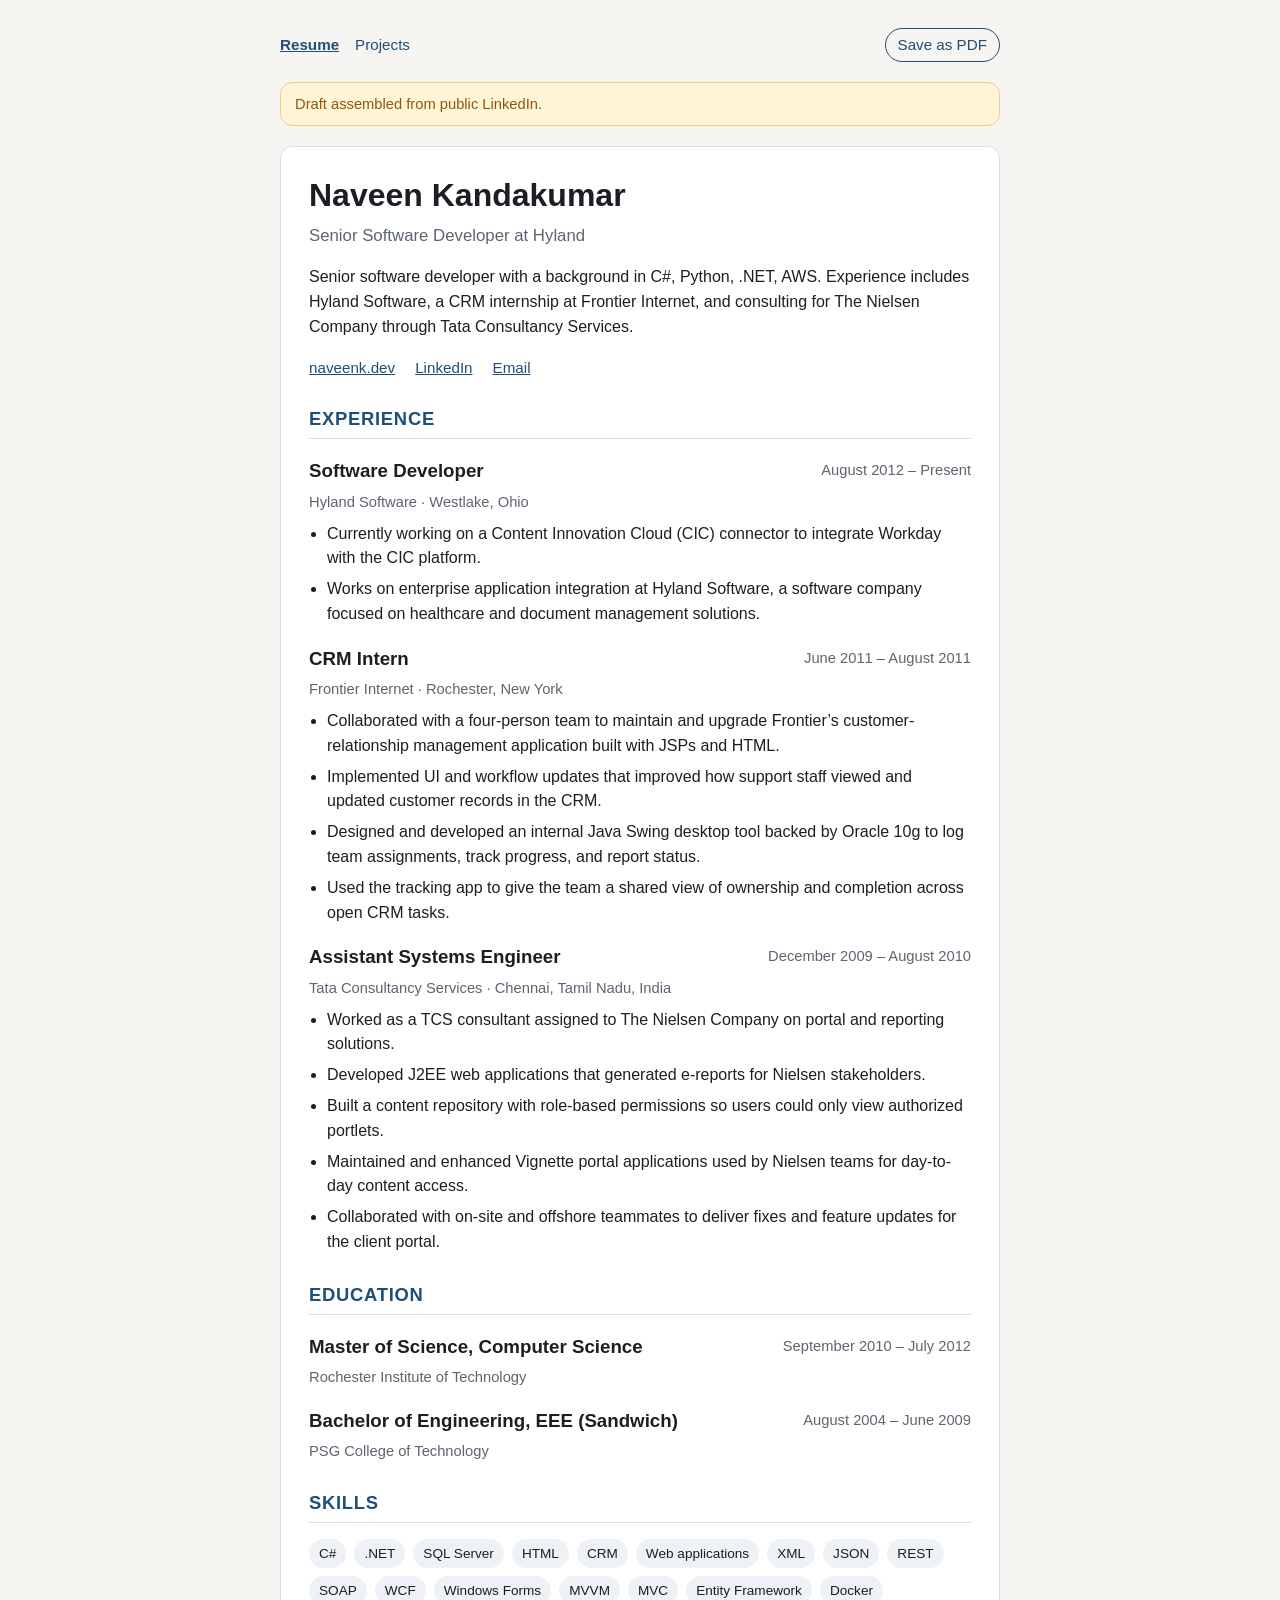
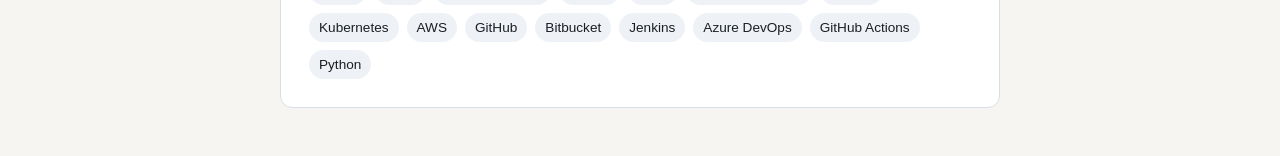
==== index.html @ db9ad7e1 "Publish site from naveen-resume@917a48c" ====
<!DOCTYPE html>
<html lang="en">
  <head>
    <meta charset="utf-8" />
    <meta name="viewport" content="width=device-width, initial-scale=1" />
    <title>Naveen Kandakumar — Resume</title>
    <meta name="description" content="Senior software developer with a background in C#, Python, .NET, AWS. Experience includes Hyland Software, a CRM internship at Frontier Internet, and consulting for The Nielsen Company through Tata Consultancy Services." />
    <link rel="canonical" href="https://naveenk.dev/" />
    <meta property="og:type" content="website" />
    <meta property="og:site_name" content="Naveen Kandakumar" />
    <meta property="og:title" content="Naveen Kandakumar — Resume" />
    <meta property="og:description" content="Senior software developer with a background in C#, Python, .NET, AWS. Experience includes Hyland Software, a CRM internship at Frontier Internet, and consulting for The Nielsen Company through Tata Consultancy Services." />
    <meta property="og:url" content="https://naveenk.dev/" />
    <meta name="twitter:card" content="summary" />
    <link rel="icon" href="favicon.svg" type="image/svg+xml" />
    <link rel="stylesheet" href="css/styles.css" />
  </head>
  <body>
    <main class="page">
      <nav class="site-nav" aria-label="Site">
        <a href="./" aria-current="page">Resume</a>
        <a href="projects/">Projects</a>
        <button type="button" class="print-button" onclick="window.print()">Save as PDF</button>
      </nav>
      <div class="draft-banner">Draft assembled from public LinkedIn. </div><article class="card"><h1>Naveen Kandakumar</h1><p class="headline">Senior Software Developer at Hyland</p><p class="summary">Senior software developer with a background in C#, Python, .NET, AWS. Experience includes Hyland Software, a CRM internship at Frontier Internet, and consulting for The Nielsen Company through Tata Consultancy Services.</p><div class="contact"><a href="https://naveenk.dev">naveenk.dev</a><a href="https://www.linkedin.com/in/naveenkandakumar" data-print="https://www.linkedin.com/in/naveenkandakumar">LinkedIn</a><a href="mailto:hello@naveenk.dev" data-print="hello@naveenk.dev">Email</a></div><h2>Experience</h2><article class="job"><div class="job-header"><div><h3>Software Developer</h3><div class="meta">Hyland Software · Westlake, Ohio</div></div><div class="meta">August 2012 – Present</div></div><ul><li>Currently working on a Content Innovation Cloud (CIC) connector to integrate Workday with the CIC platform.</li><li>Works on enterprise application integration at Hyland Software, a software company focused on healthcare and document management solutions.</li></ul></article><article class="job"><div class="job-header"><div><h3>CRM Intern</h3><div class="meta">Frontier Internet · Rochester, New York</div></div><div class="meta">June 2011 – August 2011</div></div><ul><li>Collaborated with a four-person team to maintain and upgrade Frontier’s customer-relationship management application built with JSPs and HTML.</li><li>Implemented UI and workflow updates that improved how support staff viewed and updated customer records in the CRM.</li><li>Designed and developed an internal Java Swing desktop tool backed by Oracle 10g to log team assignments, track progress, and report status.</li><li>Used the tracking app to give the team a shared view of ownership and completion across open CRM tasks.</li></ul></article><article class="job"><div class="job-header"><div><h3>Assistant Systems Engineer</h3><div class="meta">Tata Consultancy Services · Chennai, Tamil Nadu, India</div></div><div class="meta">December 2009 – August 2010</div></div><ul><li>Worked as a TCS consultant assigned to The Nielsen Company on portal and reporting solutions.</li><li>Developed J2EE web applications that generated e-reports for Nielsen stakeholders.</li><li>Built a content repository with role-based permissions so users could only view authorized portlets.</li><li>Maintained and enhanced Vignette portal applications used by Nielsen teams for day-to-day content access.</li><li>Collaborated with on-site and offshore teammates to deliver fixes and feature updates for the client portal.</li></ul></article><h2>Education</h2><article class="school"><div class="school-header"><div><h3>Master of Science, Computer Science</h3><div class="meta">Rochester Institute of Technology</div></div><div class="meta">September 2010 – July 2012</div></div></article><article class="school"><div class="school-header"><div><h3>Bachelor of Engineering, EEE (Sandwich)</h3><div class="meta">PSG College of Technology</div></div><div class="meta">August 2004 – June 2009</div></div></article><h2>Skills</h2><ul class="skills"><li>C#</li><li>.NET</li><li>SQL Server</li><li>HTML</li><li>CRM</li><li>Web applications</li><li>XML</li><li>JSON</li><li>REST</li><li>SOAP</li><li>WCF</li><li>Windows Forms</li><li>MVVM</li><li>MVC</li><li>Entity Framework</li><li>Docker</li><li>Kubernetes</li><li>AWS</li><li>GitHub</li><li>Bitbucket</li><li>Jenkins</li><li>Azure DevOps</li><li>GitHub Actions</li><li>Python</li></ul></article>
    </main>
  </body>
</html>
---- css/styles.css ----
:root {
  --ink: #1b1f24;
  --muted: #5c6570;
  --line: #d8dee6;
  --bg: #f7f5f1;
  --card: #ffffff;
  --accent: #1f4e79;
  --draft: #8a5a12;
  --draft-bg: #fff4d6;
  --chip: #eef2f6;
  --radius: 12px;
  --max: 760px;
  font-family: "Segoe UI", "Helvetica Neue", Helvetica, Arial, sans-serif;
}

*,
*::before,
*::after {
  box-sizing: border-box;
}

html,
body {
  margin: 0;
  padding: 0;
  background: var(--bg);
  color: var(--ink);
}

body {
  line-height: 1.55;
  font-size: 16px;
}

.page {
  max-width: var(--max);
  margin: 0 auto;
  padding: 28px 20px 48px;
}

.site-nav {
  display: flex;
  align-items: center;
  gap: 16px;
  margin-bottom: 20px;
  font-size: 0.95rem;
}

.print-button {
  margin-left: auto;
  padding: 4px 12px;
  border: 1px solid var(--accent);
  border-radius: 999px;
  background: transparent;
  color: var(--accent);
  font: inherit;
  cursor: pointer;
}

.print-button:hover {
  background: var(--accent);
  color: #fff;
}

.site-nav a {
  color: var(--accent);
  text-decoration: none;
}

.site-nav a[aria-current="page"] {
  font-weight: 600;
  text-decoration: underline;
}

.draft-banner,
.preview-banner {
  background: var(--draft-bg);
  color: var(--draft);
  border: 1px solid #efd08a;
  border-radius: var(--radius);
  padding: 10px 14px;
  margin-bottom: 20px;
  font-size: 0.92rem;
}

.preview-banner {
  background: #e7eef6;
  color: var(--accent);
  border-color: #c5d4e6;
}

.card {
  background: var(--card);
  border: 1px solid var(--line);
  border-radius: var(--radius);
  padding: 28px;
}

h1,
h2,
h3 {
  margin: 0 0 8px;
  line-height: 1.25;
}

h1 {
  font-size: 2rem;
}

h2 {
  font-size: 1.15rem;
  letter-spacing: 0.04em;
  text-transform: uppercase;
  color: var(--accent);
  margin-top: 28px;
  padding-bottom: 8px;
  border-bottom: 1px solid var(--line);
}

.headline {
  color: var(--muted);
  font-size: 1.05rem;
  margin: 0 0 16px;
}

.summary,
.intro {
  margin: 0 0 8px;
}

.contact {
  display: flex;
  flex-wrap: wrap;
  gap: 12px 20px;
  margin: 16px 0 0;
  font-size: 0.95rem;
}

.contact a {
  color: var(--accent);
}

.job,
.school,
.project {
  margin: 20px 0 0;
}

.job-header,
.school-header,
.project-header {
  display: flex;
  justify-content: space-between;
  gap: 12px;
  flex-wrap: wrap;
}

.meta {
  color: var(--muted);
  font-size: 0.92rem;
}

ul {
  margin: 8px 0 0;
  padding-left: 18px;
}

li + li {
  margin-top: 6px;
}

.skills {
  display: flex;
  flex-wrap: wrap;
  gap: 8px;
  margin-top: 16px;
  padding: 0;
  list-style: none;
}

.skills li,
.tags li {
  background: var(--chip);
  border-radius: 999px;
  padding: 4px 10px;
  font-size: 0.85rem;
}

.skills li + li,
.tags li + li {
  margin-top: 0;
}

.tags {
  display: flex;
  flex-wrap: wrap;
  gap: 8px;
  margin: 10px 0 0;
  padding: 0;
  list-style: none;
}

.project a {
  color: var(--accent);
  font-weight: 600;
  text-decoration: none;
}

.project a:hover,
.contact a:hover,
.site-nav a:hover {
  text-decoration: underline;
}

.back-link {
  display: inline-block;
  margin-bottom: 16px;
  color: var(--accent);
  text-decoration: none;
}

.visit-link {
  display: inline-block;
  margin-top: 16px;
  color: var(--accent);
  font-weight: 600;
}

.status {
  color: var(--muted);
}

.error {
  color: #8b1e1e;
  background: #fdeeee;
  border: 1px solid #f0c2c2;
  border-radius: var(--radius);
  padding: 12px 14px;
}

@media print {
  @page {
    margin: 1.5cm;
  }

  html,
  body {
    background: #fff;
    color: #000;
    font-size: 10.5pt;
  }

  .site-nav,
  .draft-banner,
  .preview-banner,
  .back-link {
    display: none !important;
  }

  .page {
    max-width: none;
    padding: 0;
  }

  .card {
    border: none;
    border-radius: 0;
    padding: 0;
  }

  a,
  .contact a {
    color: inherit;
    text-decoration: none;
  }

  .contact a[data-print]::after {
    content: ": " attr(data-print);
  }

  h2 {
    color: #000;
    margin-top: 18px;
  }

  .job,
  .school,
  .project {
    break-inside: avoid;
  }

  .skills li,
  .tags li {
    background: none;
    border: 1px solid #bbb;
  }
}
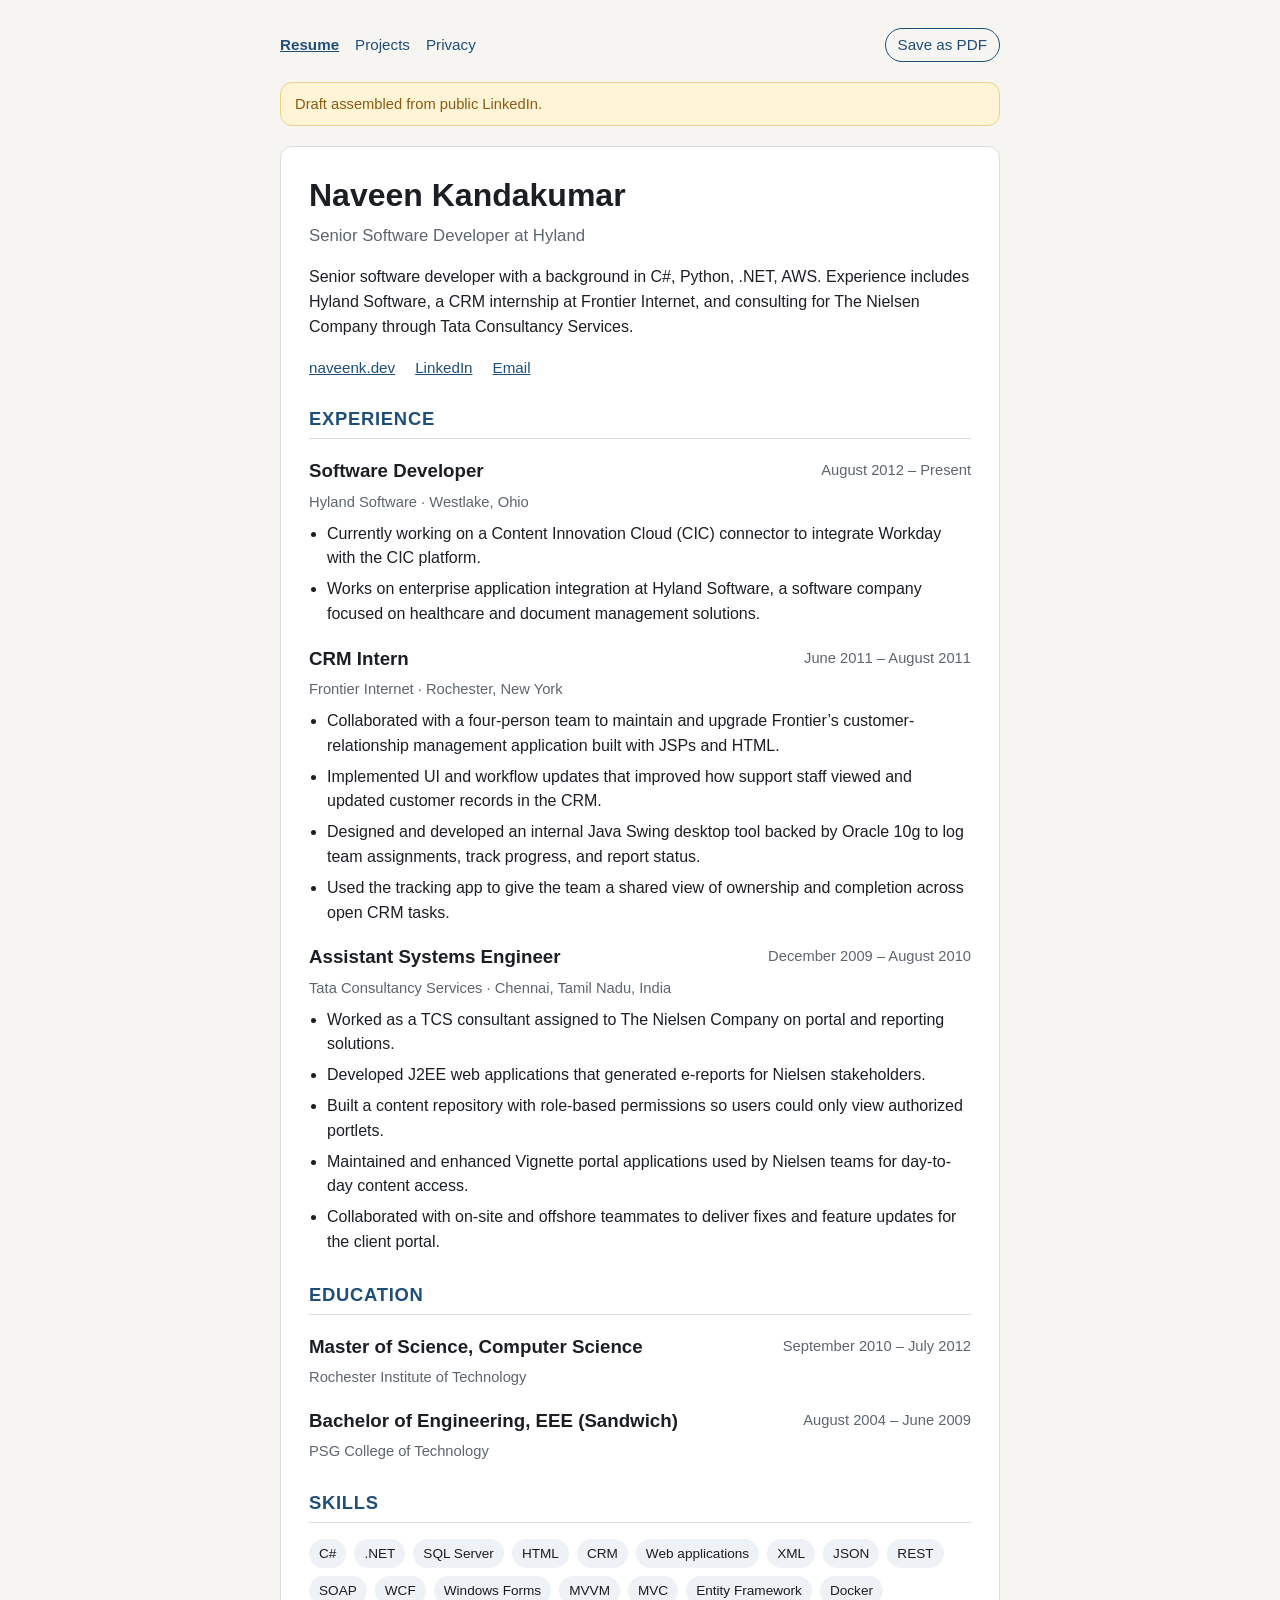
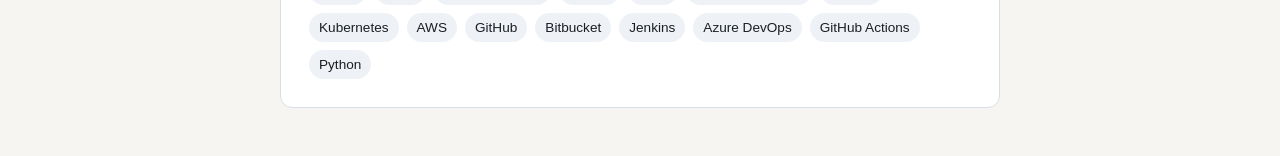
==== commit 562b6b1c: "Publish site from naveen-resume@36351b7" ====
--- a/index.html
+++ b/index.html
@@ -20,9 +20,10 @@
       <nav class="site-nav" aria-label="Site">
         <a href="./" aria-current="page">Resume</a>
         <a href="projects/">Projects</a>
+        <a href="privacy/">Privacy</a>
         <button type="button" class="print-button" onclick="window.print()">Save as PDF</button>
       </nav>
-      <div class="draft-banner">Draft assembled from public LinkedIn. </div><article class="card"><h1>Naveen Kandakumar</h1><p class="headline">Senior Software Developer at Hyland</p><p class="summary">Senior software developer with a background in C#, Python, .NET, AWS. Experience includes Hyland Software, a CRM internship at Frontier Internet, and consulting for The Nielsen Company through Tata Consultancy Services.</p><div class="contact"><a href="https://naveenk.dev">naveenk.dev</a><a href="https://www.linkedin.com/in/naveenkandakumar" data-print="https://www.linkedin.com/in/naveenkandakumar">LinkedIn</a><a href="mailto:hello@naveenk.dev" data-print="hello@naveenk.dev">Email</a></div><h2>Experience</h2><article class="job"><div class="job-header"><div><h3>Software Developer</h3><div class="meta">Hyland Software · Westlake, Ohio</div></div><div class="meta">August 2012 – Present</div></div><ul><li>Currently working on a Content Innovation Cloud (CIC) connector to integrate Workday with the CIC platform.</li><li>Works on enterprise application integration at Hyland Software, a software company focused on healthcare and document management solutions.</li></ul></article><article class="job"><div class="job-header"><div><h3>CRM Intern</h3><div class="meta">Frontier Internet · Rochester, New York</div></div><div class="meta">June 2011 – August 2011</div></div><ul><li>Collaborated with a four-person team to maintain and upgrade Frontier’s customer-relationship management application built with JSPs and HTML.</li><li>Implemented UI and workflow updates that improved how support staff viewed and updated customer records in the CRM.</li><li>Designed and developed an internal Java Swing desktop tool backed by Oracle 10g to log team assignments, track progress, and report status.</li><li>Used the tracking app to give the team a shared view of ownership and completion across open CRM tasks.</li></ul></article><article class="job"><div class="job-header"><div><h3>Assistant Systems Engineer</h3><div class="meta">Tata Consultancy Services · Chennai, Tamil Nadu, India</div></div><div class="meta">December 2009 – August 2010</div></div><ul><li>Worked as a TCS consultant assigned to The Nielsen Company on portal and reporting solutions.</li><li>Developed J2EE web applications that generated e-reports for Nielsen stakeholders.</li><li>Built a content repository with role-based permissions so users could only view authorized portlets.</li><li>Maintained and enhanced Vignette portal applications used by Nielsen teams for day-to-day content access.</li><li>Collaborated with on-site and offshore teammates to deliver fixes and feature updates for the client portal.</li></ul></article><h2>Education</h2><article class="school"><div class="school-header"><div><h3>Master of Science, Computer Science</h3><div class="meta">Rochester Institute of Technology</div></div><div class="meta">September 2010 – July 2012</div></div></article><article class="school"><div class="school-header"><div><h3>Bachelor of Engineering, EEE (Sandwich)</h3><div class="meta">PSG College of Technology</div></div><div class="meta">August 2004 – June 2009</div></div></article><h2>Skills</h2><ul class="skills"><li>C#</li><li>.NET</li><li>SQL Server</li><li>HTML</li><li>CRM</li><li>Web applications</li><li>XML</li><li>JSON</li><li>REST</li><li>SOAP</li><li>WCF</li><li>Windows Forms</li><li>MVVM</li><li>MVC</li><li>Entity Framework</li><li>Docker</li><li>Kubernetes</li><li>AWS</li><li>GitHub</li><li>Bitbucket</li><li>Jenkins</li><li>Azure DevOps</li><li>GitHub Actions</li><li>Python</li></ul></article>
+      <div class="draft-banner">Draft assembled from public LinkedIn. </div><article class="card"><h1>Naveen Kandakumar</h1><p class="headline">Senior Software Developer at Hyland</p><p class="summary">Senior software developer with a background in C#, Python, .NET, AWS. Experience includes Hyland Software, a CRM internship at Frontier Internet, and consulting for The Nielsen Company through Tata Consultancy Services.</p><div class="contact"><a href="https://naveenk.dev"><span class="screen-only">naveenk.dev</span><span class="print-only">Website: https://naveenk.dev</span></a><a href="https://www.linkedin.com/in/naveenkandakumar" data-print="https://www.linkedin.com/in/naveenkandakumar">LinkedIn</a><a href="mailto:hello@naveenk.dev" data-print="hello@naveenk.dev">Email</a></div><h2>Experience</h2><article class="job"><div class="job-header"><div><h3>Software Developer</h3><div class="meta">Hyland Software · Westlake, Ohio</div></div><div class="meta">August 2012 – Present</div></div><ul><li>Currently working on a Content Innovation Cloud (CIC) connector to integrate Workday with the CIC platform.</li><li>Works on enterprise application integration at Hyland Software, a software company focused on healthcare and document management solutions.</li></ul></article><article class="job"><div class="job-header"><div><h3>CRM Intern</h3><div class="meta">Frontier Internet · Rochester, New York</div></div><div class="meta">June 2011 – August 2011</div></div><ul><li>Collaborated with a four-person team to maintain and upgrade Frontier’s customer-relationship management application built with JSPs and HTML.</li><li>Implemented UI and workflow updates that improved how support staff viewed and updated customer records in the CRM.</li><li>Designed and developed an internal Java Swing desktop tool backed by Oracle 10g to log team assignments, track progress, and report status.</li><li>Used the tracking app to give the team a shared view of ownership and completion across open CRM tasks.</li></ul></article><article class="job"><div class="job-header"><div><h3>Assistant Systems Engineer</h3><div class="meta">Tata Consultancy Services · Chennai, Tamil Nadu, India</div></div><div class="meta">December 2009 – August 2010</div></div><ul><li>Worked as a TCS consultant assigned to The Nielsen Company on portal and reporting solutions.</li><li>Developed J2EE web applications that generated e-reports for Nielsen stakeholders.</li><li>Built a content repository with role-based permissions so users could only view authorized portlets.</li><li>Maintained and enhanced Vignette portal applications used by Nielsen teams for day-to-day content access.</li><li>Collaborated with on-site and offshore teammates to deliver fixes and feature updates for the client portal.</li></ul></article><h2>Education</h2><article class="school"><div class="school-header"><div><h3>Master of Science, Computer Science</h3><div class="meta">Rochester Institute of Technology</div></div><div class="meta">September 2010 – July 2012</div></div></article><article class="school"><div class="school-header"><div><h3>Bachelor of Engineering, EEE (Sandwich)</h3><div class="meta">PSG College of Technology</div></div><div class="meta">August 2004 – June 2009</div></div></article><h2>Skills</h2><ul class="skills"><li>C#</li><li>.NET</li><li>SQL Server</li><li>HTML</li><li>CRM</li><li>Web applications</li><li>XML</li><li>JSON</li><li>REST</li><li>SOAP</li><li>WCF</li><li>Windows Forms</li><li>MVVM</li><li>MVC</li><li>Entity Framework</li><li>Docker</li><li>Kubernetes</li><li>AWS</li><li>GitHub</li><li>Bitbucket</li><li>Jenkins</li><li>Azure DevOps</li><li>GitHub Actions</li><li>Python</li></ul></article>
     </main>
   </body>
 </html>
--- a/css/styles.css
+++ b/css/styles.css
@@ -160,6 +160,18 @@
   font-size: 0.92rem;
 }
 
+.legal .summary {
+  margin: 12px 0 0;
+}
+
+.legal section {
+  margin-top: 8px;
+}
+
+.legal .contact {
+  margin-top: 28px;
+}
+
 ul {
   margin: 8px 0 0;
   padding-left: 18px;
@@ -230,6 +242,10 @@
   color: var(--muted);
 }
 
+.print-only {
+  display: none;
+}
+
 .error {
   color: #8b1e1e;
   background: #fdeeee;
@@ -250,6 +266,11 @@
     font-size: 10.5pt;
   }
 
+  .print-only {
+    display: inline;
+  }
+
+  .screen-only,
   .site-nav,
   .draft-banner,
   .preview-banner,
